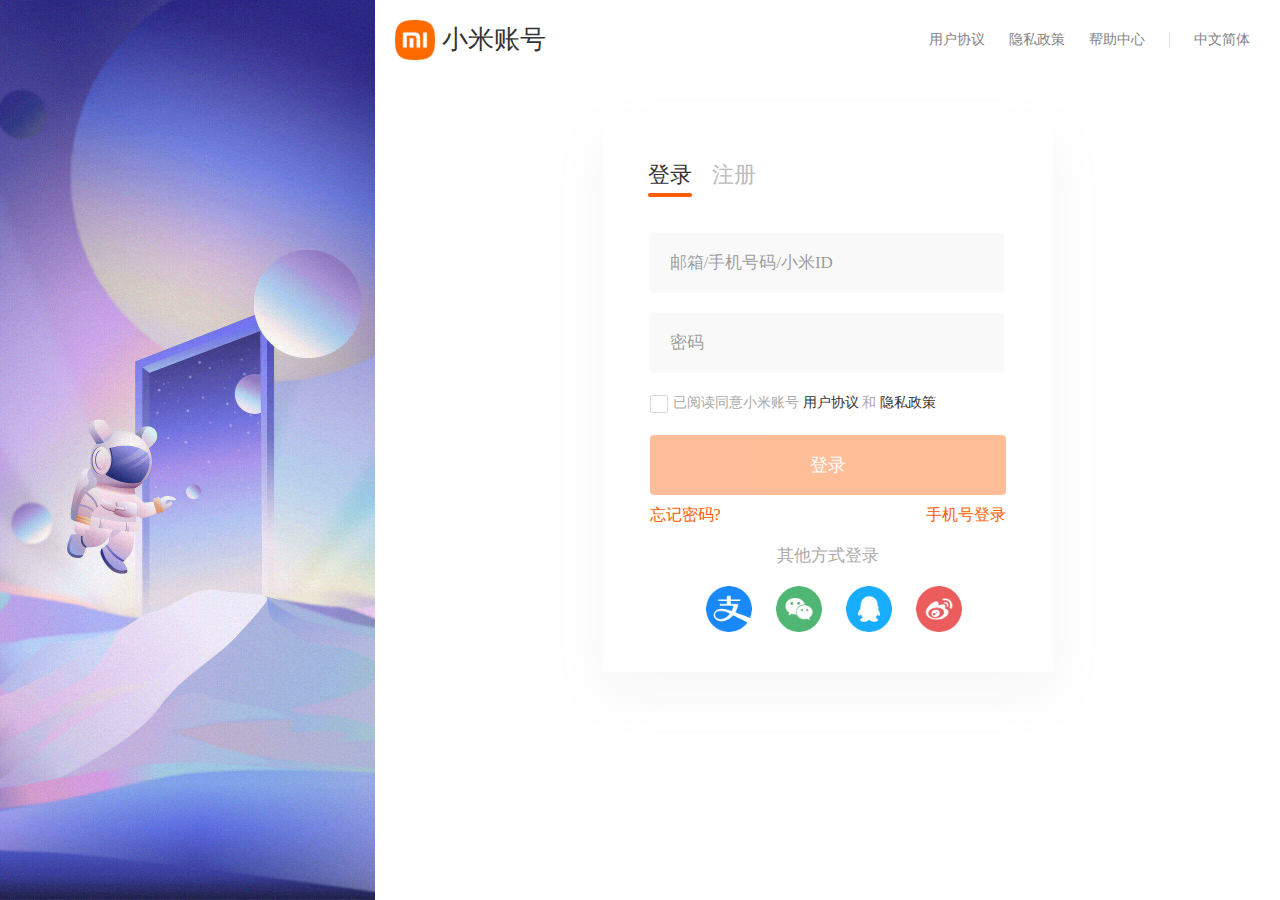
==== src/login.html @ 1a3a2226 "message" ====
<!DOCTYPE html>
<html lang="en">
  <head>
    <meta charset="UTF-8" />
    <meta http-equiv="X-UA-Compatible" content="IE=edge" />
    <meta name="viewport" content="width=device-width, initial-scale=1.0" />
    <title>Document</title>
    <link rel="stylesheet" href="./styles/css/login.css" />
  </head>
  <body>
    <div class="mi-sider-layout">
      <div class="mi-sider-layout_sider">
        <div class="mi-sider-layout_banner"></div>
      </div>
      <div class="mi-sider-layout_content">
        <div class="mi-sider-layout__scroll">
          <div class="mi-layout">
            <div class="mi-layout_header">
              <div class="mi-layout_title">
                <div class="mi-layout_logo-wrap"></div>
                小米账号
              </div>
              <div class="mi-nav">
                <a href="" class="mi-nav_item">用户协议</a>
                <a href="" class="mi-nav_item">隐私政策</a>
                <a href="" class="mi-nav_item">帮助中心</a>
                <div class="mi-nav_divider"></div>
                <div class="mi-nav_item">中文简体</div>
              </div>
            </div>
            <div class="mi-layout_container">
              <div class="mi-layout_card">
                <div class="tabs">
                  <div class="login"><a href="javascript:;" class="active">登录</a></div>
                  <div class="register"><a href="./register.html">注册</a></div>
                  <div class="ink-bar"></div>
                </div>
                <form action="#" class="mi-form">
                    <div class="mi-form_text">
                        <input type="text" class="mi-text_input" id="uname">
                        <label for="uname">邮箱/手机号码/小米ID</label>
                    </div>
                    <div class="mi-form_text mt">
                        <input type="password" class="mi-text_input" id="uname">
                        <label for="uname">密码</label>
                    </div>
                    <div class="mi-accept mt">
                        <label for="ucheck">
                            <span class="checkbox">
                                <input type="checkbox" id="ucheck">
                                <span class="inner">√</span>
                            </span>
                            <span>已阅读同意小米账号
                                <a href="javascript:;">用户协议</a>
                                和
                                <a href="JavaScript:;">隐私政策</a>
                            </span>
                        </label>
                    </div>
                    <button class="btn mt">登录</button>
                    <div class="mi-actions">
                        <div class="mi-left"> <a href="javascript:;">忘记密码?</a> </div>
                        <div class="mi-right"><a href="javascript:;">手机号登录</a> </div>
                    </div>
                    <div class="mi-anotherlogin">
                        <div class="mi-logintitle">其他方式登录</div>
                        <div class="mi-logincontent">
                            <div class="mi-login_item"><a href="javascript:;"><img src="./images/1_03.png" alt=""></a></div>
                            <div class="mi-login_item"><a href="javascript:;"><img src="./images/2_03.png" alt=""></a></div>
                            <div class="mi-login_item"><a href="javascript:;"><img src="./images/3_03.png" alt=""></a></div>
                            <div class="mi-login_item"><a href="javascript:;"><img src="./images/4_03.png" alt=""></a></div>
                        </div>
                    </div>
                </form>
              </div>
        
            </div>
            <div class="mi-copyright">
                小米公司版权所有-京ICP备10046444-京公网安备11010802020134号-京ICP证110507号
            </div>
          </dic>
        </div>
      </div>
    </div>
  </body>
</html>
---- src/styles/css/login.css ----
@charset 'utf-8';
html,
body {
  height: 100%;
}
a {
  text-decoration: none;
}
* {
  margin: 0;
  padding: 0;
}
.mi-sider-layout {
  display: flex;
  height: 100%;
}
.mi-sider-layout .mi-sider-layout_sider {
  width: 375px;
  flex-shrink: 0;
  flex-grow: 0;
}
.mi-sider-layout .mi-sider-layout_sider .mi-sider-layout_banner {
  background-image: url("../../images/login.jpg");
  background-size: cover;
  background-position: 50%;
  width: 375px;
  height: 100%;
}
.mi-sider-layout .mi-sider-layout_content {
  flex-grow: 1;
  flex-shrink: 1;
}
.mi-sider-layout .mi-sider-layout_content .mi-sider-layout__scroll {
  height: 100%;
  overflow: auto;
}
.mi-sider-layout .mi-sider-layout_content .mi-sider-layout__scroll .mi-layout {
  position: relative;
  min-height: 100vh;
  padding-bottom: 40px;
}
.mi-sider-layout .mi-sider-layout_content .mi-sider-layout__scroll .mi-layout .mi-copyright {
  overflow: hidden;
  white-space: nowrap;
  text-overflow: ellipsis;
  position: absolute;
  text-align: center;
  bottom: 20px;
  left: 0;
  right: 0;
  color: #999;
  font-size: 12px;
}
.mi-sider-layout .mi-sider-layout_content .mi-sider-layout__scroll .mi-layout .mi-layout_header {
  padding: 20px;
  overflow: hidden;
}
.mi-sider-layout .mi-sider-layout_content .mi-sider-layout__scroll .mi-layout .mi-layout_header .mi-layout_title {
  float: left;
  height: 40px;
  font-size: 26px;
  font-weight: 500;
  color: #333;
  line-height: 40px;
}
.mi-sider-layout .mi-sider-layout_content .mi-sider-layout__scroll .mi-layout .mi-layout_header .mi-layout_title .mi-layout_logo-wrap {
  display: inline-block;
  vertical-align: top;
  width: 40px;
  height: 40px;
  background-image: url("../../images/logo-mi2.png");
  background-size: 100%;
  background-repeat: no-repeat;
}
.mi-sider-layout .mi-sider-layout_content .mi-sider-layout__scroll .mi-layout .mi-layout_header .mi-nav {
  float: right;
}
.mi-sider-layout .mi-sider-layout_content .mi-sider-layout__scroll .mi-layout .mi-layout_header .mi-nav .mi-nav_item {
  margin-left: 10px;
  margin-right: 10px;
  display: inline-block;
  height: 40px;
  font-size: 14px;
  font-weight: 400;
  color: #838383;
  line-height: 40px;
}
.mi-sider-layout .mi-sider-layout_content .mi-sider-layout__scroll .mi-layout .mi-layout_header .mi-nav .mi-nav_item:hover {
  color: #ff6900;
}
.mi-sider-layout .mi-sider-layout_content .mi-sider-layout__scroll .mi-layout .mi-layout_header .mi-nav .mi-nav_divider {
  margin-left: 10px;
  margin-right: 10px;
  border-right: 1px solid #ddd;
  vertical-align: middle;
  display: inline-block;
  height: 14px;
  width: 0;
}
.mi-sider-layout .mi-sider-layout_content .mi-sider-layout__scroll .mi-layout .mi-layout_container {
  padding-top: 40px;
  text-align: center;
  position: relative;
  box-sizing: border-box;
}
.mi-sider-layout .mi-sider-layout_content .mi-sider-layout__scroll .mi-layout .mi-layout_container .mi-layout_card {
  display: inline-block;
  box-sizing: border-box;
  overflow: hidden;
  position: relative;
  min-width: 450px;
  text-align: left;
  border-radius: 4px;
  padding: 40px 45px;
  margin: 0 auto 80px;
  box-shadow: 0 20px 50px 0 hsla(0, 0%, 63.5%, 0.1);
}
.mi-sider-layout .mi-sider-layout_content .mi-sider-layout__scroll .mi-layout .mi-layout_container .mi-layout_card .tabs {
  position: relative;
  overflow: hidden;
  margin-bottom: 16px;
}
.mi-sider-layout .mi-sider-layout_content .mi-sider-layout__scroll .mi-layout .mi-layout_container .mi-layout_card .tabs .ink-bar1 {
  position: absolute;
  background: #ff5c00;
  pointer-events: none;
  border-radius: 2px;
  width: 44px;
  height: 4px;
  left: 65px;
  bottom: 0px;
}
.mi-sider-layout .mi-sider-layout_content .mi-sider-layout__scroll .mi-layout .mi-layout_container .mi-layout_card .tabs .ink-bar {
  position: absolute;
  background: #ff5c00;
  pointer-events: none;
  border-radius: 2px;
  width: 44px;
  height: 4px;
  left: 0px;
  bottom: 0px;
}
.mi-sider-layout .mi-sider-layout_content .mi-sider-layout__scroll .mi-layout .mi-layout_container .mi-layout_card .tabs > div {
  font-size: 22px;
  font-weight: 400;
  float: left;
  width: 44px;
  height: 37px;
  margin-right: 20px;
}
.mi-sider-layout .mi-sider-layout_content .mi-sider-layout__scroll .mi-layout .mi-layout_container .mi-layout_card .tabs > div a {
  color: #bbb;
}
.mi-sider-layout .mi-sider-layout_content .mi-sider-layout__scroll .mi-layout .mi-layout_container .mi-layout_card .tabs > div .active {
  color: #333;
  font-weight: 550;
}
/* 表单 */
.mi-form {
  padding: 20px 2px 0;
}
.mi-form .mt {
  margin-top: 20px;
}
.mi-form .mi-form_text {
  position: relative;
  width: 354px;
  height: 60px;
  box-sizing: border-box;
}
.mi-form .mi-form_text:focus-within label {
  font-size: 12px;
  top: 10px;
}
.mi-form .mi-form_text:focus-within input {
  outline: 1px solid #ff5c00;
  background-color: #fff;
}
.mi-form .mi-form_text .mi-text_input {
  border-radius: 2px;
  width: 100%;
  height: 60px;
  padding: 30px 20px 10px;
  border: none;
  background: rgba(0, 0, 0, 0.025);
  box-sizing: border-box;
}
.mi-form .mi-form_text label {
  position: absolute;
  cursor: text;
  top: 20px;
  left: 20px;
  height: 20px;
  font-weight: 400;
  font-size: 17px;
  line-height: 20px;
  transition: top 0.15s cubic-bezier(0.4, 0, 0.2, 1), font-size 0.15s cubic-bezier(0.4, 0, 0.2, 1), color 0.15s cubic-bezier(0.4, 0, 0.2, 1);
  max-width: calc(100% - 20px);
  text-overflow: ellipsis;
  white-space: nowrap;
  overflow: hidden;
  color: rgba(0, 0, 0, 0.4);
}
.mi-form .mi-accept {
  font-size: 14px;
  font-weight: 400;
  color: #aaa;
  line-height: 20px;
}
.mi-form .mi-accept a {
  color: #333;
}
.mi-form .mi-accept .checkbox {
  display: inline-block;
  box-sizing: border-box;
  width: 20px;
  height: 20px;
  margin: 0;
  padding: 0;
  color: rgba(0, 0, 0, 0.85);
  font-size: 14px;
  font-variant: tabular-nums;
  line-height: 1.5715;
  list-style: none;
  font-feature-settings: "tnum", "tnum";
  position: relative;
  top: 0px;
  line-height: 1;
  white-space: nowrap;
  cursor: pointer;
}
.mi-form .mi-accept .checkbox > input[type="checkbox"] {
  position: absolute;
  top: 0px;
  right: 0;
  bottom: 0;
  left: 0;
  z-index: 1;
  width: 100%;
  height: 100%;
  cursor: pointer;
  outline: none;
  opacity: 0;
}
.mi-form .mi-accept .checkbox > input[type="checkbox"]:checked ~ .inner {
  color: #f9f9f9;
  background-color: #ff5c00;
}
.mi-form .mi-accept .checkbox > .inner {
  width: 20px;
  height: 20px;
  color: #fff;
  position: relative;
  top: 0;
  left: 0;
  display: block;
  width: 16px;
  height: 16px;
  direction: ltr;
  background-color: #fff;
  border: 1px solid #d9d9d9;
  border-radius: 2px;
  border-collapse: separate;
  transition: all 0.3s;
}
.mi-form .btn {
  background-color: #ff5c00;
  width: 100%;
  margin-bottom: 10px;
  cursor: pointer;
  text-align: center;
  border: none;
  padding: 0 20px;
  border-radius: 4px;
  position: relative;
  display: inline-block;
  vertical-align: top;
  overflow: hidden;
  text-overflow: ellipsis;
  white-space: nowrap;
  font-size: 18px;
  font-weight: 400;
  color: #fff;
  opacity: 0.4;
  line-height: 60px;
  height: 60px;
  transition: all 0.3s cubic-bezier(0.645, 0.045, 0.355, 1);
}
.mi-form .btn:hover {
  opacity: 0.3;
}
.mi-form .mi-actions::after {
  content: "";
  display: block;
  clear: both;
}
.mi-form .mi-actions a {
  color: #ff5c00;
}
.mi-form .mi-actions .mi-left {
  float: left;
  margin-bottom: 10px;
}
.mi-form .mi-actions .mi-right {
  float: right;
  margin-bottom: 10px;
}
.mi-form .mi-anotherlogin .mi-logintitle {
  font-size: 17px;
  font-weight: 400;
  color: #aaa;
  line-height: 40px;
  text-align: center;
}
.mi-form .mi-anotherlogin .mi-logincontent {
  margin-top: 10px;
  height: 46px;
  overflow: hidden;
  text-align: center;
  padding-left: 44px;
}
.mi-form .mi-anotherlogin .mi-logincontent .mi-login_item {
  float: left;
  margin: 0 12px;
}
.mi-form .mi-anotherlogin .mi-logincontent .mi-login_item img {
  width: 46px;
  height: 46px;
}
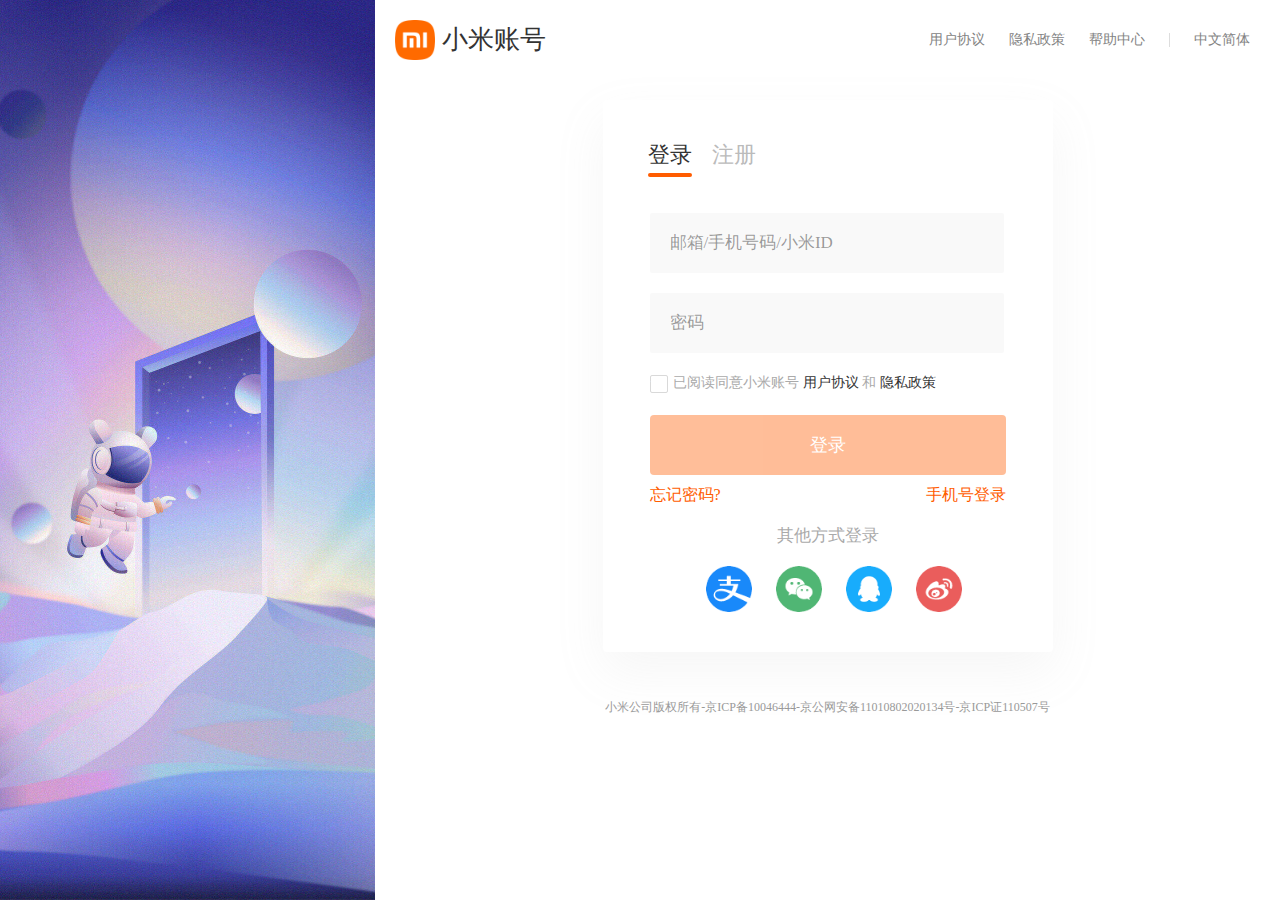
==== commit 0ecea9c9: "v1.0.1" ====
--- a/src/login.html
+++ b/src/login.html
@@ -3,7 +3,7 @@
   <head>
     <meta charset="UTF-8" />
     <meta http-equiv="X-UA-Compatible" content="IE=edge" />
-    <meta name="viewport" content="width=device-width, initial-scale=1.0" />
+    <meta name="viewport" content="width=device-width,initial-scale=1,minimum-scale=1,maximum-scale=1" />
     <title>Document</title>
     <link rel="stylesheet" href="./styles/css/login.css" />
   </head>
@@ -35,15 +35,17 @@
                   <div class="register"><a href="./register.html">注册</a></div>
                   <div class="ink-bar"></div>
                 </div>
-                <form action="#" class="mi-form">
+                <div  class="mi-form">
                     <div class="mi-form_text">
-                        <input type="text" class="mi-text_input" id="uname">
-                        <label for="uname">邮箱/手机号码/小米ID</label>
+                        <input type="text" class="mi-text_input" id="uname" value="">
+                        <label for="uname" class="label_name">邮箱/手机号码/小米ID</label>
                     </div>
+                    <p class="hint_1">请输入账号</p>
                     <div class="mi-form_text mt">
-                        <input type="password" class="mi-text_input" id="uname">
-                        <label for="uname">密码</label>
+                        <input type="password" class="mi-text_input" id="password" value="">
+                        <label for="password" class="label_pwd">密码</label>
                     </div>
+                    <p class="hint_2">请输入密码</p>
                     <div class="mi-accept mt">
                         <label for="ucheck">
                             <span class="checkbox">
@@ -84,3 +86,5 @@
     </div>
   </body>
 </html>
+<script src="./js/ajax.js" type="module"></script>
+<script src="./js/loginstyle.js" type="module"></script>
--- a/src/styles/css/login.css
+++ b/src/styles/css/login.css
@@ -98,7 +98,7 @@
   width: 0;
 }
 .mi-sider-layout .mi-sider-layout_content .mi-sider-layout__scroll .mi-layout .mi-layout_container {
-  padding-top: 40px;
+  padding-top: 20px;
   text-align: center;
   position: relative;
   box-sizing: border-box;
@@ -158,6 +158,20 @@
 /* 表单 */
 .mi-form {
   padding: 20px 2px 0;
+}
+.mi-form .hint_1 {
+  display: none;
+  margin-top: 10px;
+  color: #f04645;
+  font-size: 12px;
+  line-height: 20px;
+}
+.mi-form .hint_2 {
+  display: none;
+  margin-top: 10px;
+  color: #f04645;
+  font-size: 12px;
+  line-height: 20px;
 }
 .mi-form .mt {
   margin-top: 20px;
